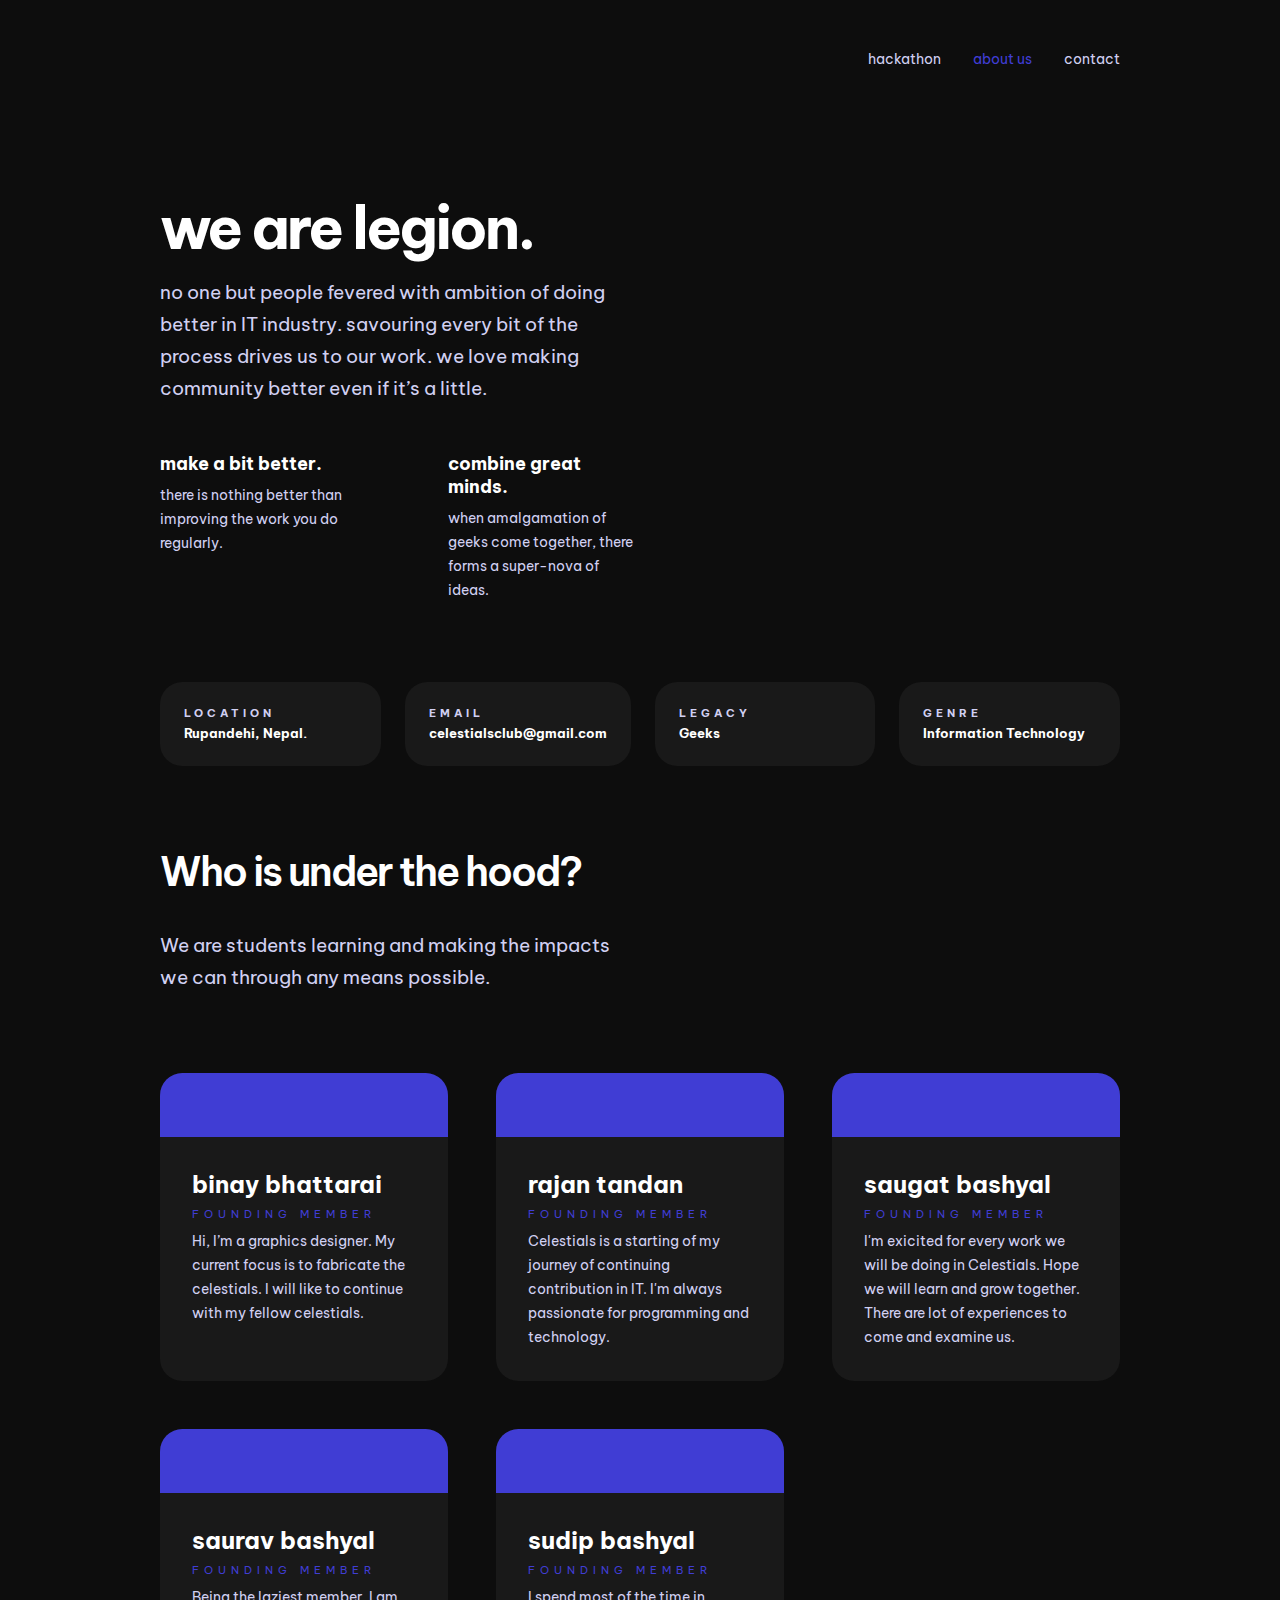
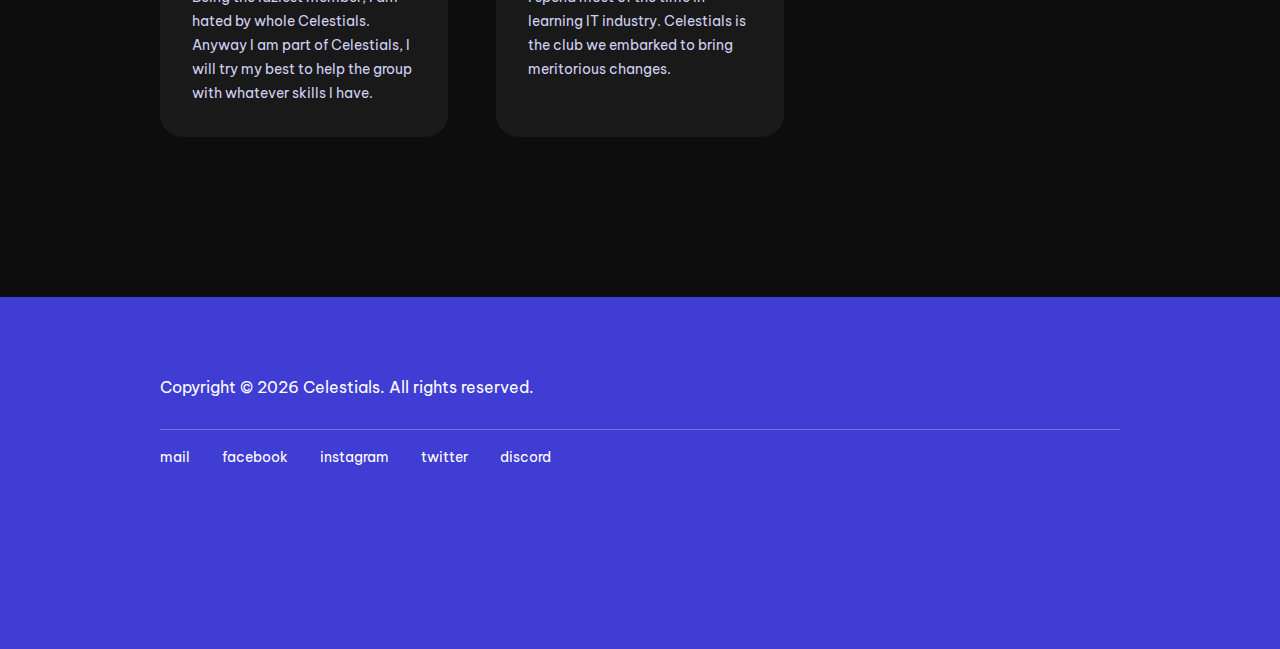
==== about.html @ f7b16ab9 "minor errors are slapped away" ====
<!DOCTYPE html>
<html lang="en">
<head>
    <meta charset="UTF-8">
    <meta http-equiv="X-UA-Compatible" content="IE=edge">
    <meta name="viewport" content="width=device-width, initial-scale=1.0">
    <title>Celestials</title>
    <link rel="shortcut icon" href="images/Celestials.png" type="image/x-icon">
    <link rel="stylesheet" href="Css/style.css">
</head>
<body>
    <nav>
        <img src="images/celestials logo.png" alt="" class="logo" onclick="document.location.href='index.html'">
        <ul class="nav-link">
            <li><a href="hackathon.html">hackathon</a></li>
            <li><a href="about.html" class="active-link">about us</a></li>
            <li><a href="contact.html">contact</a></li>
        </ul>
    </nav>
    <main class="about-content">
        <div class="content">
            <h1 class="statement">
                we are legion.
            </h1>
            <p class="about-para">no one but people fevered with ambition of doing better in IT industry. savouring every bit of the process drives us to our work. we love making community better even if it’s a little.</p>
            <div class="tiny-content">
                <div class="tiny">
                    <h4 class="tiny-heading">make a bit better.</h4>
                    <p class="tiny-para">there is nothing better than improving the work you do regularly.</p>
                </div>
                <div class="tiny">
                    <h4 class="tiny-heading">combine great minds.</h4>
                    <p class="tiny-para">when amalgamation of geeks come together, there forms a super-nova of ideas.</p>
                </div>
            </div>
        </div>
        <img src="images/legion.png" class="about-img" alt="">
    </main>
    <div class="about-info">
        <div class="info-box">
            <h5 class="info-box-title">LOCATION</h5>
            <h5 class="info-data">Rupandehi, Nepal.</h5>
        </div>
        <div class="info-box">
            <h5 class="info-box-title">EMAIL</h5>
            <h5 class="info-data">celestialsclub@gmail.com</h5>
        </div>
        <div class="info-box">
            <h5 class="info-box-title">LEGACY</h5>
            <h5 class="info-data">Geeks</h5>
        </div>
        <div class="info-box">
            <h5 class="info-box-title">GENRE</h5>
            <h5 class="info-data">Information Technology</h5>
        </div>
    </div>
    <div class="team">
        <div class="team-content">
            <h2 class="team-title">Who is under the hood?</h2>
            <p class="about-para">We are students learning and making the impacts we can through any means possible.</p>
        </div>
        <div class="team-profile">
            <div class="team-card">
                <div class="pic-box">
                    <img src="images/team-binay.png" alt="" class="team-img">
                </div>
                <div class="team-info">
                    <h2 class="member-name">binay bhattarai</h2>
                    <p class="tag">FOUNDING MEMBER</p>
                    <p class="tiny-para">   Hi, I’m a graphics designer. My current focus is to fabricate the celestials. I will like to continue with my fellow celestials.</p>
                </div>
            </div>
            <div class="team-card">
                <div class="pic-box">
                    <img src="images/team-rajan.png" alt="" class="team-img">
                </div>
                <div class="team-info">
                    <h2 class="member-name">rajan tandan</h2>
                    <p class="tag">FOUNDING MEMBER</p>
                    <p class="tiny-para">Celestials is a starting of my journey of continuing contribution in IT. I'm always passionate for programming and technology.</p>
                </div>
            </div>
            <div class="team-card">
                <div class="pic-box">
                    <img src="images/team-saugat.png" alt="" class="team-img">
                </div>
                <div class="team-info">
                    <h2 class="member-name">saugat bashyal</h2>
                    <p class="tag">FOUNDING MEMBER</p>
                    <p class="tiny-para">I'm exicited for every work we will be doing in Celestials. Hope we will learn and grow together. There are lot of experiences to come and examine us.</p>
                </div>
            </div>
            <div class="team-card">
                <div class="pic-box">
                    <img src="images/team-saurav.png" alt="" class="team-img">
                </div>
                <div class="team-info">
                    <h2 class="member-name">saurav bashyal</h2>
                    <p class="tag">FOUNDING MEMBER</p>
                    <p class="tiny-para">Being the laziest member, I am hated by whole Celestials. Anyway I am part of Celestials, I will try my best to help the group with whatever skills I have.</p>
                </div>
            </div>
            <div class="team-card">
                <div class="pic-box">
                    <img src="images/team-sudip.png" alt="" class="team-img">
                </div>
                <div class="team-info">
                    <h2 class="member-name">sudip bashyal</h2>
                    <p class="tag">FOUNDING MEMBER</p>
                    <p class="tiny-para">I spend most of the time in learning IT industry. Celestials is the club we embarked to bring meritorious changes.</p>
                </div>
            </div>
        </div>
    </div>
    <footer>
        <img src="images/celestials-white.png" alt="" class="footer-logo">
        <p class="copyright">Copyright © <script>document.write(new Date().getFullYear())</script> Celestials. All rights reserved.</p>
        <ul class="footer-link">
            <li><a onclick="document.location.href='mailto:celestialsclub@gmail.com'">mail</a></li>
            <li><a href="https://www.facebook.com/profile.php?id=100085081153617" target="_blank">facebook</a></li>
            <li><a href="https://www.instagram.com/celestials_club/" target="_blank">instagram</a></li>
            <li><a href="https://twitter.com/celestials_club" target="_blank">twitter</a></li>
            <li><a href="https://discord.gg/tBjkgh8jUN" target="_blank">discord</a></li>
        </ul>
    </footer>
</body>
</html>
---- Css/style.css ----
@import url('https://fonts.googleapis.com/css2?family=Be+Vietnam+Pro:wght@200;400;500;600;700;800&display=swap');

/*let's do some code*/
:root{
    --primary-clr: #403DD4;
    --text-light: #D1D0F2;
    --white: #fff;
    --mid-: #242424;
    --dark: #0D0D0D;
    --text-sec: #696969;
    --light-blue: #6F6DE5;
    --pale-dark: #191919;
}
::-webkit-scrollbar{
    width: 0.9rem;
    background-color: var(--mid-);
}
::-webkit-scrollbar-thumb{
    background-color: var(--text-sec);
    border-radius: 1rem;
}
*{
    margin: 0;
    padding: 0;
    font-family: 'Be Vietnam Pro', sans-serif;  
    color: var(--white);
    scroll-behavior: smooth;
    box-sizing: border-box;
}
body{
    background-color: var(--dark);
    padding: 3rem 10rem;
    padding-bottom: 0;
    overflow-x: hidden;
}
img{
    -webkit-user-drag: none;
}
.logo{
    width: 10rem;
}
.logo:hover{
    cursor: pointer;
}
nav{
    display: flex;
    justify-content: space-between;
    align-items: center;
}
ul > li > a{
    color: var(--text-light);
    list-style: none;
    text-decoration: none;
    font-size: 0.9rem;
    transition: all ease 0.5s;
}
ul > li > a:hover{
    color: var(--white);
}
ul{
    display: flex;
    align-items: center;
    gap: 2rem;
    list-style: none;
}
.primary-clr{
    color: var(--primary-clr);
}
.statement{
    font-size: 3.7rem;
    letter-spacing: -3px;
    line-height: 4rem;
    margin-bottom: 1rem;
}
.subtitle{
    font-size: 1.2rem;
    color: var(--text-sec);
    margin-bottom: 2rem;
    line-height: 1.6;
}
main{
    margin-top: 2rem;
    display: flex;
    align-items: center;
}
.landing-img{
    animation-name: float;
    animation-duration: 7s;
    animation-direction: alternate;
    animation-iteration-count: infinite;
}
@keyframes float{
    from{
        transform: translateY(-1rem);
    }
    to{
        transform: translateY(1rem);
    }
}
.content{
    width: 50%;
}
.btn{
    display: flex;
    justify-content: left;
    align-items: center;
    gap: 0.8rem;
    transition: all ease-in 0.1s;
}
.btn:hover{
    cursor: pointer;
    gap: 1rem;
}
.cta-btn{
    font-size: 0.9rem;
    font-weight: normal;
    color: var(--primary-clr);
}
.arrow{
    width: 1rem;
}
article{
    margin-top: 5rem;
    display: flex;
    justify-content: space-between;
    background-color: rgb(0, 0, 0);
    padding: 2rem;
    border-radius: 1rem;
}
.info{
    z-index: 100;
    width: 30%;
    display: flex;
    flex-direction: column;
    gap: 0.5rem;
}
.tag{
    font-size: 0.7rem;
    color: var(--primary-clr);
    letter-spacing: 5px;
}
.info-title{
    font-size: 1.5rem;
    letter-spacing: -1px;
    font-weight: 600;
}
.info-content{
    font-size: 0.9rem;
    color: var(--text-sec);
    line-height: 1.4rem;
}
.hackathon{
    display: flex;
    justify-content: center;
    align-items: center;
    flex-direction: column;
    gap: 0.5rem;
    margin-top: 8rem;
    background-image: url("../images/hackathon.png");
    margin-left: -10rem;
    width: 100vw;
    height: 20rem;
}
.wide-content{
    width: 40%;
    font-size: 0.9rem;
    color: var(--text-sec);
    line-height: 1.4rem;
    text-align: center;
    margin-bottom: 2rem;
}
.features{
    margin-top: 8rem;
    display: flex;
    justify-content: space-between;
    gap: 5rem;
}
.features-header{
    display: flex;
    flex-direction: column;
    gap: 0.5rem;
}
.features-content{
    display: flex;
    justify-content: space-between;
}
.features-title{
    font-size: 1rem;
}
.features-icon{
    width: 1.5rem;
    margin-bottom: 1rem;
}
.features-heading{
    font-size: 1.8rem;
}
.objective{
    margin-top: 10rem;
    display: flex;
    flex-direction: column;
    align-items: center;
}
.objective-header{
    display: flex;
    justify-content: center;
    align-items: center;
    flex-direction: column;
    width: 30%;
    text-align: center;
}
.objective-img{
    margin-top: 2rem;
}
footer{
    width: 100vw;
    display: flex;
    flex-direction: column;
    background-color: var(--primary-clr);
    height: 22rem;
    margin-left: -10rem;
    margin-top: 10rem;
    padding: 3rem 10rem;
}
.footer-logo{
    width: 10rem; 
}
.copyright{
    margin: 2rem 0;
}
.footer-link{
    width: 100%;
    display: flex;
    border-top: 1px solid var(--light-blue);
    padding: 1rem 0;
}
.footer-link > li > a{
    color: var(--white) !important;
}
.about-para{
    color: var(--text-light);
    font-size: 1.2rem;
    line-height: 2rem;
}
.tiny-content{
    display: flex;
    justify-content: space-between;
    margin-top: 3rem;
}
.tiny{
    display: flex;
    flex-direction: column;
    width: 40%;
    gap: 0.5rem;
}
.tiny-heading{
    font-size: 1.1rem;
}
.tiny-para{
    font-size: 0.9rem;
    line-height: 1.5rem;
    color: var(--text-light);
}
.about-img{
    margin-right: -10rem;
}
.about-content{
    margin-top: 8rem;
    display: flex;
    justify-content: space-between;
}
.about-info{
    margin: 5rem 0;
    display: flex;
    justify-content: space-between;
    gap: 1.5rem;
}
.info-box{
    padding: 1.5rem;
    background-color: var(--pale-dark);
    border-radius: 1.4rem;
    width: 100%;
}
.info-box-title{
    font-size: 0.7rem;
    color: var(--text-light);
    letter-spacing: 4px;
    margin-bottom: 0.3rem;
}
.team{
    display: flex;
    flex-direction: column;
    gap: 5rem;
}
.team-title{
    position: relative;
    font-size: 2.5rem;
    font-weight: 600;
    letter-spacing: -2px;
    margin-bottom: 2rem;
}
.team-title::after{
    content: "";
    background-image: url('../images/brush.svg');
    background-repeat: no-repeat;
    height: 0.5rem;
    width: 100%;
    position: absolute;
    left: 0;
    top: 3rem;
}
.team-profile{
    width: 100%;
    display: grid;
    grid-template-columns: 30% 30% 30%;
    gap: 3rem;
}
.team-content{
    width: 50%;
}
.team-card{
    background-color: var(--pale-dark);
    border-radius: 1.4rem;
}
.pic-box{
    background-color: var(--primary-clr);
    border-top-left-radius: 1.4rem;
    border-top-right-radius: 1.4rem;
    display: flex;
    justify-content: center;
    align-items: center;
    padding: 2rem;
}
.team-info{
    padding: 2rem;
    display: flex;
    flex-direction: column;
    gap: 0.5rem;
}
.sm-box{
    display: flex;
    justify-content: center;
    align-items: center;
    padding: 1rem 1.5rem;
    background-color: var(--pale-dark);
    border-radius: 1.4rem;
    width: 100%;
    gap: 0.8rem;
    transition: all ease-out 0.2s;
}
.sm-box:hover, .primary-btn:hover{
    cursor: pointer;
}
.sm-box:active, .primary-btn:active{
    transform: scale(0.9);
}
.sm-box-title{
    font-size: 0.7rem;
    color: var(--text-light);
    letter-spacing: 4px;
}
.sm-info{
    margin: 2.5rem 0;
    display: flex;
    justify-content: space-between;
    gap: 1.5rem;
}
.tiny-text{
    font-size: 0.8rem;
    color: var(--text-light);
    margin-top: 1rem;
    margin-bottom: 3rem;
    border-top: 1px solid var(--mid-);
    padding-top: 0.8rem;
}
.contact-content{
    margin-top: 8rem;
    display: flex;
    justify-content: space-between;
    gap: 14rem;
}
.primary-btn{
    width: 100%;
    padding: 1rem 1.5rem;
    background-color: var(--primary-clr);
    border-radius: 10px;
    position: relative;
    border: none;
    outline: none;
    transition: all ease-out 0.2s;
}
.primary-btn h5{
    color: var(--white) !important;
}
.email-data{
    font-size: 1.1rem;
}
.active-link{
    color: var(--primary-clr);
}
.tiny-bold-text{
    font-weight: 600;
    font-size: 1.3rem;
}
.minor-text{
    font-size: 0.8rem;
    color: var(--text-sec);
    margin-top: 1rem;
}
.limited-width{
    width: fit-content;
}
.row-layout{
    border-bottom: 1px solid var(--mid-);
    padding: 5rem 0;
}
.card-info-container{
    margin: 5rem 0;
    display: flex;
    gap: 2rem;
}
.card-info{
    display: flex;
    flex-direction: column;
    gap: 1rem;
    border-radius: 1.4rem;
    background-color: var(--pale-dark);
    padding: 2rem;
    width: 50%;
}
.card-title{
    font-size: 2.5rem;
    letter-spacing: -2px;
    font-weight: 600;
}
.long-content{
    width: 70%;
}
.catalogue{
    display: flex;
    flex-direction: column;
    align-items: flex-start;
    list-style: disc;
    padding: 0 1rem;
    gap: 1rem;
}
.catalogue > li{
    color: var(--text-sec);
}
.prizes{
    margin: 5rem 0;
    gap: 2rem;
}
.prize-img{
    width: 30%;
}
.prizes-container{
    display: flex;
    justify-content: space-between;
    margin-top: 3rem;
}
.theme{
    display: flex;
    justify-content: space-between;
    gap: 2rem;
    margin: 10rem 0;
}
.theme-img{
    width: 50%;
}
.timeline-img{
    margin: 5rem 0;
}
.sponsors-container{
    width: 100%;
    padding: 2rem;
    display: flex;
    justify-content: space-between;
    border-radius: 1.4rem;
    background-color: var(--pale-dark);
    border: 2px solid var(--mid-);
    flex-wrap: wrap;
}
a:hover{
    cursor: pointer;
}
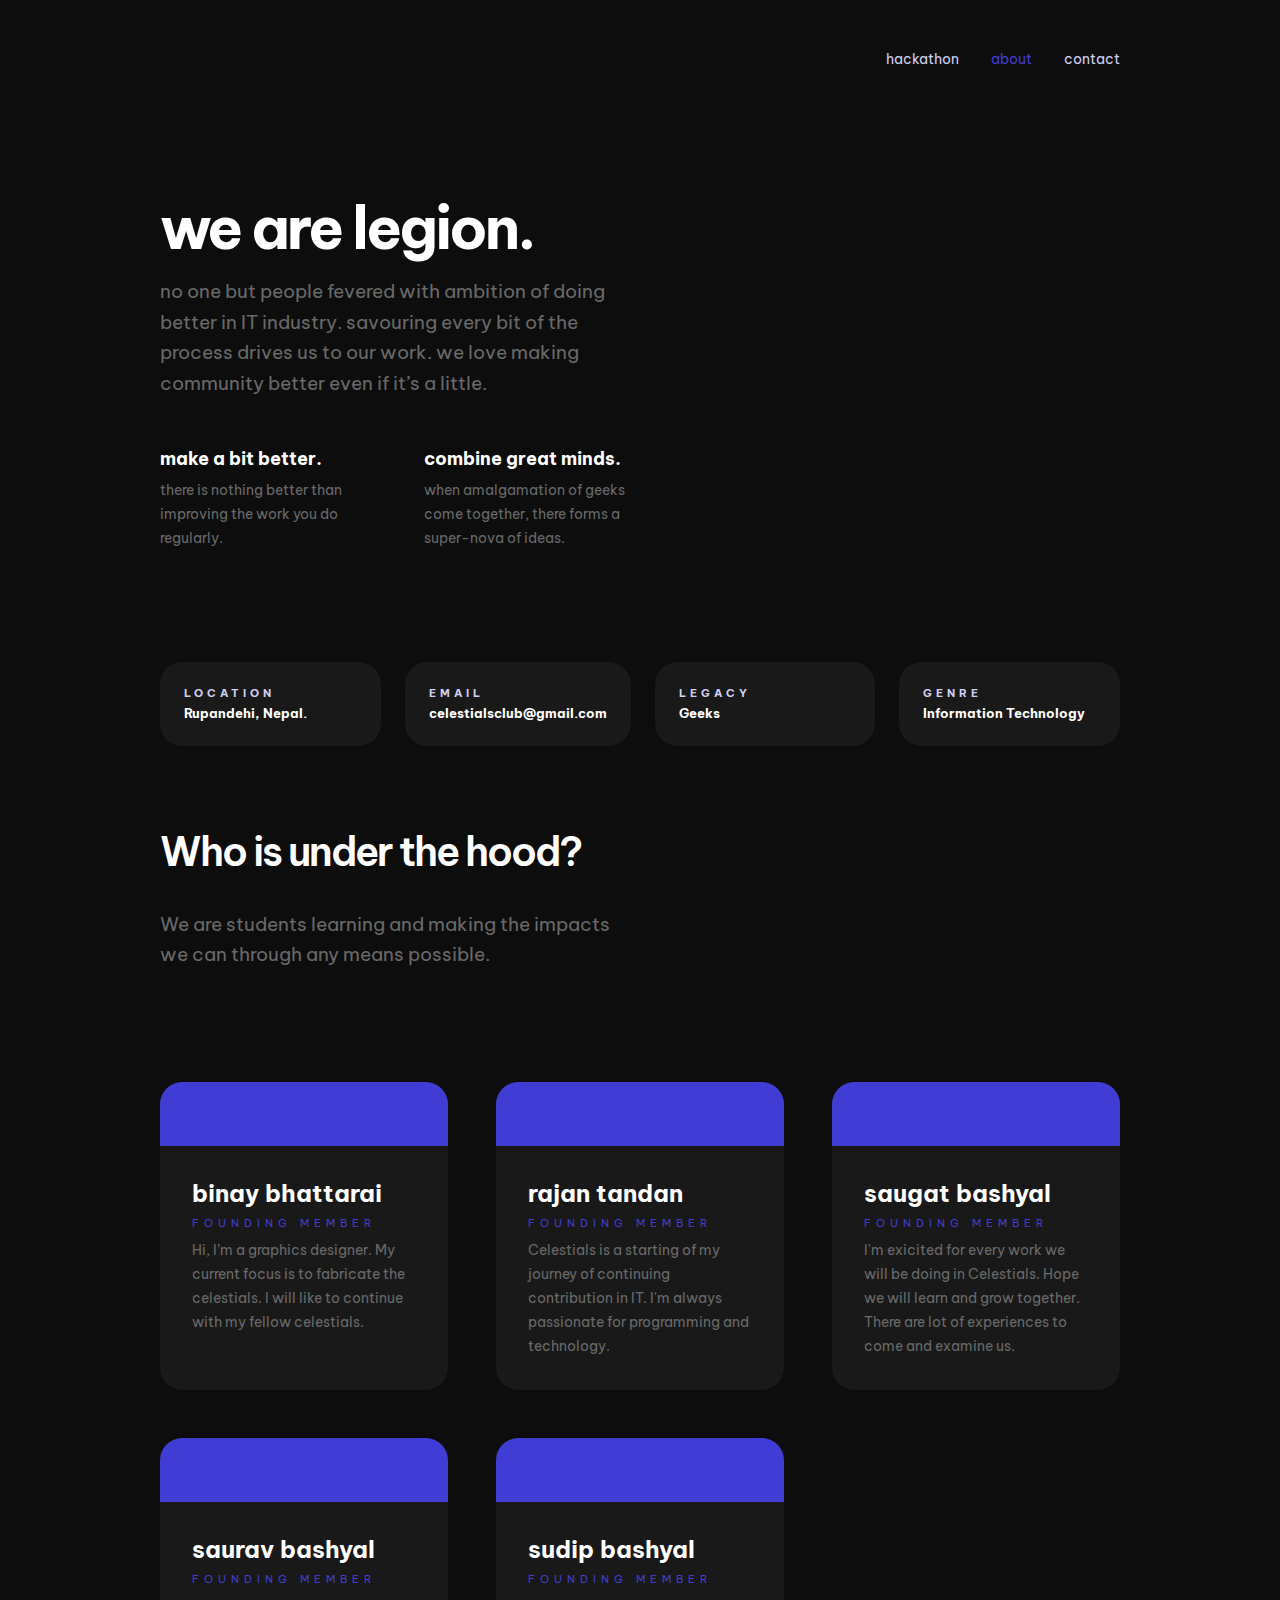
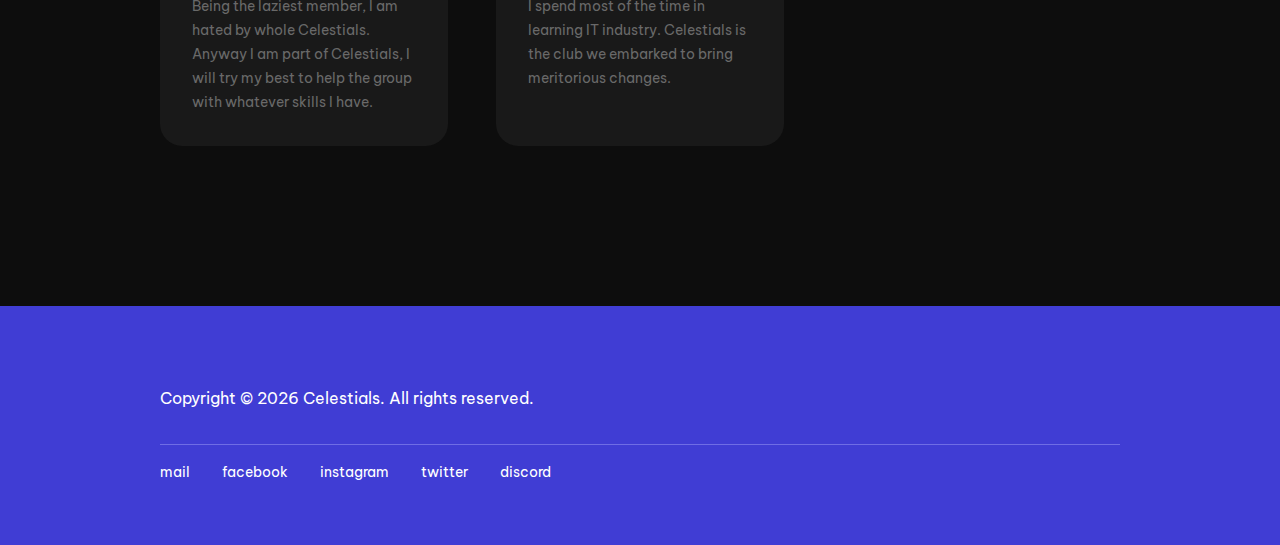
==== commit 275c0159: "mobile responsiveness done" ====
--- a/about.html
+++ b/about.html
@@ -13,7 +13,7 @@
         <img src="images/celestials logo.png" alt="" class="logo" onclick="document.location.href='index.html'">
         <ul class="nav-link">
             <li><a href="hackathon.html">hackathon</a></li>
-            <li><a href="about.html" class="active-link">about us</a></li>
+            <li><a href="about.html" class="active-link">about</a></li>
             <li><a href="contact.html">contact</a></li>
         </ul>
     </nav>
@@ -22,11 +22,11 @@
             <h1 class="statement">
                 we are legion.
             </h1>
-            <p class="about-para">no one but people fevered with ambition of doing better in IT industry. savouring every bit of the process drives us to our work. we love making community better even if it’s a little.</p>
+            <p class="subtitle">no one but people fevered with ambition of doing better in IT industry. savouring every bit of the process drives us to our work. we love making community better even if it’s a little.</p>
             <div class="tiny-content">
                 <div class="tiny">
                     <h4 class="tiny-heading">make a bit better.</h4>
-                    <p class="tiny-para">there is nothing better than improving the work you do regularly.</p>
+                    <p class="tiny-para subtitle">there is nothing better than improving the work you do regularly.</p>
                 </div>
                 <div class="tiny">
                     <h4 class="tiny-heading">combine great minds.</h4>
@@ -57,7 +57,7 @@
     <div class="team">
         <div class="team-content">
             <h2 class="team-title">Who is under the hood?</h2>
-            <p class="about-para">We are students learning and making the impacts we can through any means possible.</p>
+            <p class="subtitle">We are students learning and making the impacts we can through any means possible.</p>
         </div>
         <div class="team-profile">
             <div class="team-card">
--- a/Css/style.css
+++ b/Css/style.css
@@ -19,6 +19,9 @@
     background-color: var(--text-sec);
     border-radius: 1rem;
 }
+.mobile-only{
+    display: none;
+}
 *{
     margin: 0;
     padding: 0;
@@ -157,6 +160,7 @@
     gap: 0.5rem;
     margin-top: 8rem;
     background-image: url("../images/hackathon.png");
+    background-repeat: no-repeat;
     margin-left: -10rem;
     width: 100vw;
     height: 20rem;
@@ -216,7 +220,6 @@
     display: flex;
     flex-direction: column;
     background-color: var(--primary-clr);
-    height: 22rem;
     margin-left: -10rem;
     margin-top: 10rem;
     padding: 3rem 10rem;
@@ -226,6 +229,7 @@
 }
 .copyright{
     margin: 2rem 0;
+    line-height: 1.6;
 }
 .footer-link{
     width: 100%;
@@ -249,7 +253,7 @@
 .tiny{
     display: flex;
     flex-direction: column;
-    width: 40%;
+    width: 45%;
     gap: 0.5rem;
 }
 .tiny-heading{
@@ -258,7 +262,7 @@
 .tiny-para{
     font-size: 0.9rem;
     line-height: 1.5rem;
-    color: var(--text-light);
+    color: var(--text-sec);
 }
 .about-img{
     margin-right: -10rem;
@@ -482,4 +486,201 @@
 }
 a:hover{
     cursor: pointer;
+}
+
+/* let's write some code for responsiveness */
+@media only screen and (max-width: 1000px) {
+    .mobile-only{
+        display: flex;
+    }
+    .landing-img{
+        display: none;
+    }
+    body{
+        padding: 2rem !important;
+        padding-bottom: 0 !important;
+    }
+    nav{
+        flex-direction: column;
+        gap: 1rem;
+        align-items: flex-start;
+    }
+    main{
+        margin-top: 4rem;
+    }
+    .logo, .footer-logo{
+        width: 70%;
+    }
+    .nav-link{
+        padding: 1rem;
+        margin: 1rem 0;
+        background-color: var(--pale-dark);
+        border-radius: 5px;
+    }
+    ul > li > a{
+        font-size: 1rem;
+    }
+    .content{
+        width: 100%;
+    }
+    .cta-btn{
+        font-size: 1.5rem;
+    }
+    .statement{
+        margin-bottom: 2rem;
+    }
+    .arrow{
+        width: 1.5rem;
+    }
+    article{
+        flex-direction: column;
+        gap: 3rem;
+    }
+    .info{
+        width: 100%;
+    }
+    .info-title{
+        font-size: 1.8rem;
+    }
+    .info-content{
+        font-size: 1rem;
+    }
+    .hackathon{
+        margin-left: -2rem;
+        height: auto;
+        padding: 2rem;
+    }
+    .center-text{
+        text-align: center;
+    }
+    .wide-content{
+        width: 100%;
+        font-size: 1rem;
+        line-height: 1.6;
+    }
+    .features{
+        flex-direction: column;
+        gap: 3rem;
+    }
+    .features-content{
+        flex-direction: column;
+        gap: 3rem;
+    }
+    .info-content{
+        line-height: 1.6;
+    }
+    .features-title{
+        font-size: 1.2rem;
+    }
+    .objective-header{
+        width: 100%;
+    }
+    .features-icon{
+        width: 2rem;    
+    }
+    .objective-img{
+        display: none;
+    }
+    footer{
+        margin-left: -2rem;
+        padding: 2rem;
+    }
+    .footer-link{
+        flex-direction: column;
+        align-items: flex-start;
+    }
+    .lists{
+        flex-direction: column;
+        gap: 0.5rem;
+        margin-top: 2rem;
+    }
+    .list-item{
+        padding: 2rem;
+        border-radius: 5px;
+        background-color: var(--primary-clr);
+    }
+    .list-title{
+        font-weight: 500;
+        font-size: 1rem;
+    }
+    .row-layout{
+        flex-direction: column;
+        padding: 0;
+        padding-bottom: 2rem;
+    }
+    .row-layout .statement{
+        font-size: 3rem;
+        margin-bottom: 0;
+    }
+    .card-info-container{
+        flex-direction: column;
+    }
+    .card-info{
+        width: 100%;
+    }
+    .team-title{
+        margin-bottom: 1rem;
+    }
+    .prizes-container{
+        flex-direction: column;
+        gap: 2rem;
+    }
+    .prize-img{
+        width: 100%;
+    }
+    .theme{
+        flex-direction: column;
+        margin-top: 0;
+        margin-bottom: 5rem;
+    }
+    .theme-img{
+        width: 100%;
+    }
+    .timeline-img{
+        display: none;
+    }
+    .sponsors{
+        margin-top: 5rem;
+    }
+    .sponsors-container{
+        flex-direction: column;
+        gap: 2rem;
+        margin-top: 2rem;
+    }
+    .sponsor-name{
+        font-size: 1rem;
+    }
+    .contact-content, .about-content{
+        flex-direction: column;
+        gap: 0;
+        margin-top: 4rem;
+    }
+    .sm-info{
+        flex-direction: column;
+    }
+    .about-content{
+        flex-direction: column;
+    }
+    .about-img{
+        width: -webkit-fill-available;
+        margin: 3rem 0;
+        margin-right: -2rem;
+    }
+    .about-info{
+        flex-direction: column;
+        margin: 0;
+    }
+    .info-data{
+        font-size: 1rem;
+    }
+    .team{
+        margin-top: 5rem;
+        gap: 0;
+    }
+    .team-content{
+        width: 100%;
+    }
+    .team-profile{
+        grid-template-columns: 100%;
+    }
 }